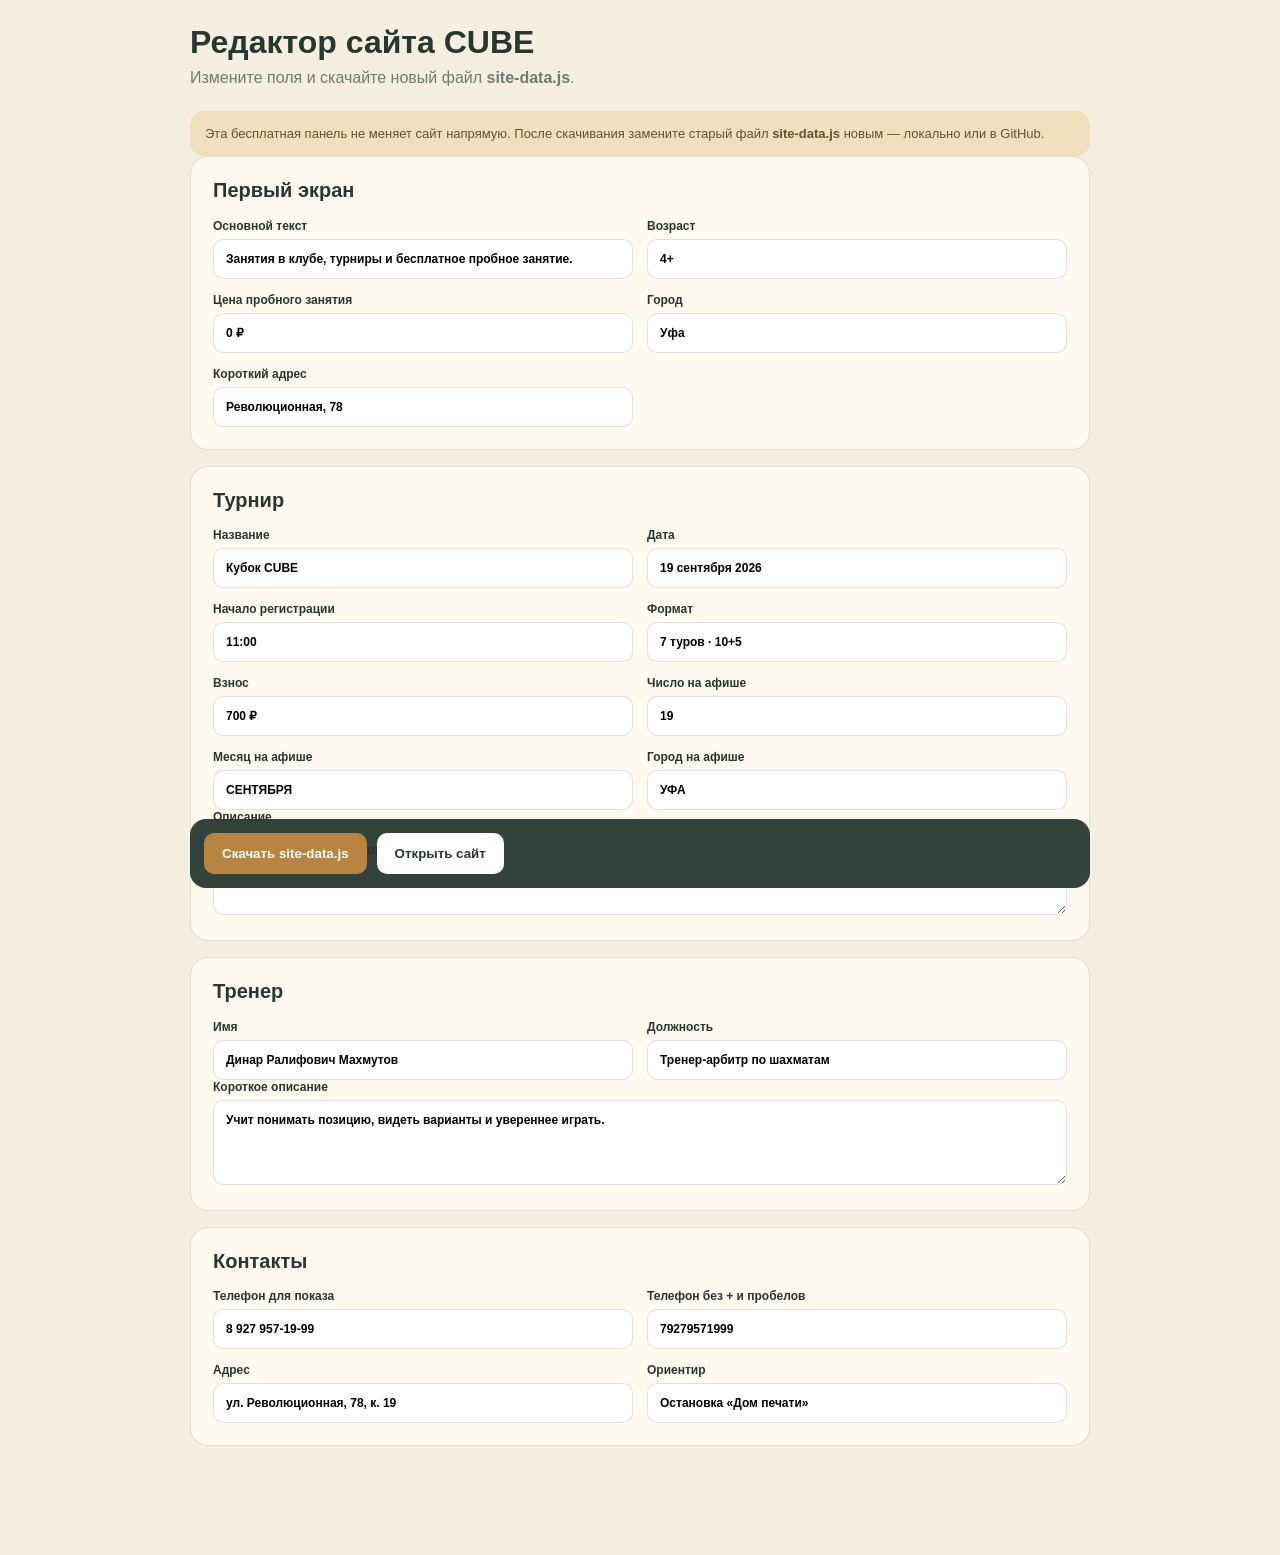
==== admin.html @ 8f657695 "Add files via upload" ====
<!doctype html>
<html lang="ru">
<head>
  <meta charset="utf-8">
  <meta name="viewport" content="width=device-width, initial-scale=1">
  <title>CUBE — редактор данных</title>
  <style>
    :root { --ink:#27372f; --green:#3f574b; --gold:#b78443; --paper:#f4eee3; --card:#fffaf1; --line:rgba(39,55,47,.14); }
    * { box-sizing:border-box; }
    body { margin:0; padding:24px; color:var(--ink); background:var(--paper); font-family:Arial,sans-serif; }
    main { width:min(900px,100%); margin:auto; }
    h1 { margin:0 0 8px; }
    .lead { margin:0 0 24px; color:#6f7b74; }
    section { margin-bottom:16px; padding:22px; border:1px solid var(--line); border-radius:18px; background:var(--card); }
    h2 { margin-top:0; font-size:20px; }
    .grid { display:grid; grid-template-columns:1fr 1fr; gap:14px; }
    label { display:block; font-size:12px; font-weight:bold; }
    input, textarea { width:100%; margin-top:6px; padding:12px; border:1px solid var(--line); border-radius:10px; font:inherit; background:white; }
    textarea { min-height:85px; resize:vertical; }
    .actions { position:sticky; bottom:12px; display:flex; gap:10px; padding:14px; border-radius:16px; background:rgba(39,55,47,.94); }
    button { padding:13px 18px; border:0; border-radius:10px; font-weight:bold; cursor:pointer; }
    .primary { color:white; background:var(--gold); }
    .secondary { color:var(--ink); background:white; }
    .note { padding:15px; border-radius:14px; color:#66522f; background:#f2dfbc; font-size:13px; }
    @media(max-width:650px){ body{padding:12px}.grid{grid-template-columns:1fr}.actions{flex-direction:column}button{width:100%} }
  </style>
</head>
<body>
<main>
  <h1>Редактор сайта CUBE</h1>
  <p class="lead">Измените поля и скачайте новый файл <b>site-data.js</b>.</p>

  <div class="note">
    Эта бесплатная панель не меняет сайт напрямую. После скачивания замените старый
    файл <b>site-data.js</b> новым — локально или в GitHub.
  </div>

  <form id="editor">
    <section>
      <h2>Первый экран</h2>
      <div class="grid">
        <label>Основной текст<input name="heroText"></label>
        <label>Возраст<input name="age"></label>
        <label>Цена пробного занятия<input name="trialPrice"></label>
        <label>Город<input name="city"></label>
        <label>Короткий адрес<input name="shortAddress"></label>
      </div>
    </section>

    <section>
      <h2>Турнир</h2>
      <div class="grid">
        <label>Название<input name="tournamentTitle"></label>
        <label>Дата<input name="tournamentDate"></label>
        <label>Начало регистрации<input name="tournamentTime"></label>
        <label>Формат<input name="tournamentFormat"></label>
        <label>Взнос<input name="tournamentPrice"></label>
        <label>Число на афише<input name="posterDay"></label>
        <label>Месяц на афише<input name="posterMonth"></label>
        <label>Город на афише<input name="posterCity"></label>
      </div>
      <label>Описание<textarea name="tournamentDescription"></textarea></label>
    </section>

    <section>
      <h2>Тренер</h2>
      <div class="grid">
        <label>Имя<input name="coachName"></label>
        <label>Должность<input name="coachRole"></label>
      </div>
      <label>Короткое описание<textarea name="coachDescription"></textarea></label>
    </section>

    <section>
      <h2>Контакты</h2>
      <div class="grid">
        <label>Телефон для показа<input name="phoneDisplay"></label>
        <label>Телефон без + и пробелов<input name="phoneInternational"></label>
        <label>Адрес<input name="address"></label>
        <label>Ориентир<input name="landmark"></label>
      </div>
    </section>

    <div class="actions">
      <button class="primary" type="submit">Скачать site-data.js</button>
      <button class="secondary" type="button" id="preview">Открыть сайт</button>
    </div>
  </form>
</main>

<script src="site-data.js"></script>
<script>
const d = window.CUBE_SITE_DATA;
const f = document.getElementById("editor");

const values = {
  heroText:d.hero.text, age:d.hero.age, trialPrice:d.hero.trialPrice,
  city:d.hero.city, shortAddress:d.hero.shortAddress,
  tournamentTitle:d.tournament.title, tournamentDescription:d.tournament.description,
  tournamentDate:d.tournament.date, tournamentTime:d.tournament.registrationTime,
  tournamentFormat:d.tournament.format, tournamentPrice:d.tournament.price,
  posterDay:d.tournament.posterDay, posterMonth:d.tournament.posterMonth,
  posterCity:d.tournament.posterCity, coachName:d.coach.name,
  coachRole:d.coach.role, coachDescription:d.coach.description,
  phoneDisplay:d.contacts.phoneDisplay,
  phoneInternational:d.contacts.phoneInternational,
  address:d.contacts.address, landmark:d.contacts.landmark
};

Object.entries(values).forEach(([key,value]) => {
  if (f.elements[key]) f.elements[key].value = value;
});

f.addEventListener("submit", e => {
  e.preventDefault();
  const v = Object.fromEntries(new FormData(f).entries());
  const updated = {
    hero:{
      titleBefore:d.hero.titleBefore,
      titleAccent:d.hero.titleAccent,
      text:v.heroText, age:v.age, trialPrice:v.trialPrice,
      city:v.city, shortAddress:v.shortAddress
    },
    tournament:{
      title:v.tournamentTitle, description:v.tournamentDescription,
      date:v.tournamentDate, registrationTime:v.tournamentTime,
      format:v.tournamentFormat, price:v.tournamentPrice,
      posterDay:v.posterDay, posterMonth:v.posterMonth, posterCity:v.posterCity
    },
    coach:{name:v.coachName, role:v.coachRole, description:v.coachDescription},
    contacts:{
      phoneDisplay:v.phoneDisplay,
      phoneInternational:v.phoneInternational.replace(/\D/g,""),
      address:v.address, landmark:v.landmark
    }
  };

  const content = "window.CUBE_SITE_DATA = " + JSON.stringify(updated, null, 2) + ";\n";
  const blob = new Blob([content], {type:"text/javascript;charset=utf-8"});
  const url = URL.createObjectURL(blob);
  const a = document.createElement("a");
  a.href = url;
  a.download = "site-data.js";
  a.click();
  URL.revokeObjectURL(url);
});

document.getElementById("preview").addEventListener("click", () => {
  window.open("index.html", "_blank");
});
</script>
</body>
</html>
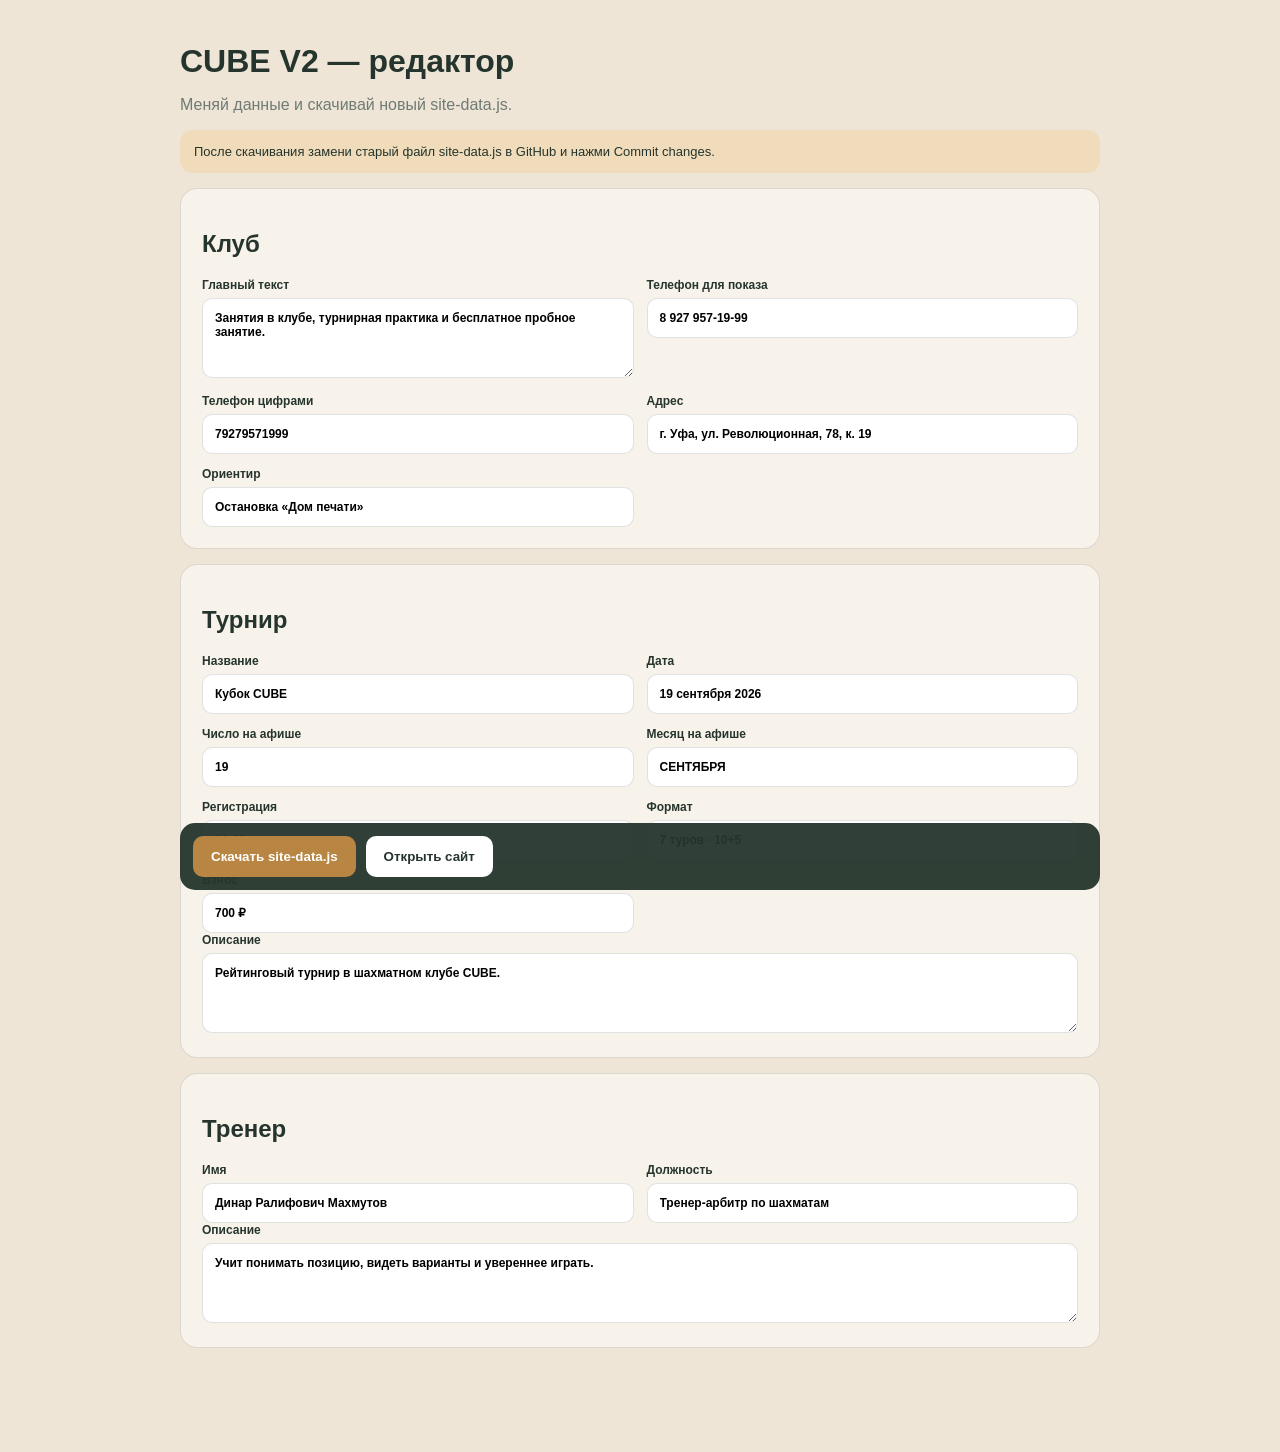
==== commit ab907c63: "Add files via upload" ====
--- a/admin.html
+++ b/admin.html
@@ -1,153 +1,63 @@
 <!doctype html>
 <html lang="ru">
 <head>
-  <meta charset="utf-8">
-  <meta name="viewport" content="width=device-width, initial-scale=1">
-  <title>CUBE — редактор данных</title>
-  <style>
-    :root { --ink:#27372f; --green:#3f574b; --gold:#b78443; --paper:#f4eee3; --card:#fffaf1; --line:rgba(39,55,47,.14); }
-    * { box-sizing:border-box; }
-    body { margin:0; padding:24px; color:var(--ink); background:var(--paper); font-family:Arial,sans-serif; }
-    main { width:min(900px,100%); margin:auto; }
-    h1 { margin:0 0 8px; }
-    .lead { margin:0 0 24px; color:#6f7b74; }
-    section { margin-bottom:16px; padding:22px; border:1px solid var(--line); border-radius:18px; background:var(--card); }
-    h2 { margin-top:0; font-size:20px; }
-    .grid { display:grid; grid-template-columns:1fr 1fr; gap:14px; }
-    label { display:block; font-size:12px; font-weight:bold; }
-    input, textarea { width:100%; margin-top:6px; padding:12px; border:1px solid var(--line); border-radius:10px; font:inherit; background:white; }
-    textarea { min-height:85px; resize:vertical; }
-    .actions { position:sticky; bottom:12px; display:flex; gap:10px; padding:14px; border-radius:16px; background:rgba(39,55,47,.94); }
-    button { padding:13px 18px; border:0; border-radius:10px; font-weight:bold; cursor:pointer; }
-    .primary { color:white; background:var(--gold); }
-    .secondary { color:var(--ink); background:white; }
-    .note { padding:15px; border-radius:14px; color:#66522f; background:#f2dfbc; font-size:13px; }
-    @media(max-width:650px){ body{padding:12px}.grid{grid-template-columns:1fr}.actions{flex-direction:column}button{width:100%} }
-  </style>
+<meta charset="utf-8"><meta name="viewport" content="width=device-width,initial-scale=1">
+<title>CUBE V2 — редактор</title>
+<style>
+:root{--bg:#eee5d7;--card:#f8f3ea;--ink:#25352d;--green:#3f584a;--gold:#b88543;--line:rgba(37,53,45,.14)}
+*{box-sizing:border-box}body{margin:0;padding:22px;background:var(--bg);color:var(--ink);font-family:Arial,sans-serif}
+main{width:min(920px,100%);margin:auto}h1{margin-bottom:6px}.lead{color:#6f7b74}
+section{margin:15px 0;padding:21px;border:1px solid var(--line);border-radius:17px;background:var(--card)}
+.grid{display:grid;grid-template-columns:1fr 1fr;gap:13px}label{display:block;font-size:12px;font-weight:700}
+input,textarea{width:100%;margin-top:6px;padding:12px;border:1px solid var(--line);border-radius:10px;font:inherit;background:white}
+textarea{min-height:80px}.actions{position:sticky;bottom:10px;display:flex;gap:10px;padding:13px;border-radius:15px;background:rgba(37,53,45,.95)}
+button{padding:13px 18px;border:0;border-radius:10px;font-weight:700;cursor:pointer}.primary{background:var(--gold);color:white}.secondary{background:white;color:var(--ink)}
+.note{padding:14px;border-radius:13px;background:#f0dcba;font-size:13px}
+@media(max-width:650px){body{padding:10px}.grid{grid-template-columns:1fr}.actions{flex-direction:column}button{width:100%}}
+</style>
 </head>
 <body>
 <main>
-  <h1>Редактор сайта CUBE</h1>
-  <p class="lead">Измените поля и скачайте новый файл <b>site-data.js</b>.</p>
-
-  <div class="note">
-    Эта бесплатная панель не меняет сайт напрямую. После скачивания замените старый
-    файл <b>site-data.js</b> новым — локально или в GitHub.
-  </div>
-
-  <form id="editor">
-    <section>
-      <h2>Первый экран</h2>
-      <div class="grid">
-        <label>Основной текст<input name="heroText"></label>
-        <label>Возраст<input name="age"></label>
-        <label>Цена пробного занятия<input name="trialPrice"></label>
-        <label>Город<input name="city"></label>
-        <label>Короткий адрес<input name="shortAddress"></label>
-      </div>
-    </section>
-
-    <section>
-      <h2>Турнир</h2>
-      <div class="grid">
-        <label>Название<input name="tournamentTitle"></label>
-        <label>Дата<input name="tournamentDate"></label>
-        <label>Начало регистрации<input name="tournamentTime"></label>
-        <label>Формат<input name="tournamentFormat"></label>
-        <label>Взнос<input name="tournamentPrice"></label>
-        <label>Число на афише<input name="posterDay"></label>
-        <label>Месяц на афише<input name="posterMonth"></label>
-        <label>Город на афише<input name="posterCity"></label>
-      </div>
-      <label>Описание<textarea name="tournamentDescription"></textarea></label>
-    </section>
-
-    <section>
-      <h2>Тренер</h2>
-      <div class="grid">
-        <label>Имя<input name="coachName"></label>
-        <label>Должность<input name="coachRole"></label>
-      </div>
-      <label>Короткое описание<textarea name="coachDescription"></textarea></label>
-    </section>
-
-    <section>
-      <h2>Контакты</h2>
-      <div class="grid">
-        <label>Телефон для показа<input name="phoneDisplay"></label>
-        <label>Телефон без + и пробелов<input name="phoneInternational"></label>
-        <label>Адрес<input name="address"></label>
-        <label>Ориентир<input name="landmark"></label>
-      </div>
-    </section>
-
-    <div class="actions">
-      <button class="primary" type="submit">Скачать site-data.js</button>
-      <button class="secondary" type="button" id="preview">Открыть сайт</button>
-    </div>
-  </form>
+<h1>CUBE V2 — редактор</h1>
+<p class="lead">Меняй данные и скачивай новый site-data.js.</p>
+<div class="note">После скачивания замени старый файл site-data.js в GitHub и нажми Commit changes.</div>
+<form id="editor">
+<section><h2>Клуб</h2><div class="grid">
+<label>Главный текст<textarea name="heroText"></textarea></label>
+<label>Телефон для показа<input name="phoneDisplay"></label>
+<label>Телефон цифрами<input name="phoneRaw"></label>
+<label>Адрес<input name="address"></label>
+<label>Ориентир<input name="landmark"></label>
+</div></section>
+<section><h2>Турнир</h2><div class="grid">
+<label>Название<input name="tTitle"></label>
+<label>Дата<input name="tDate"></label>
+<label>Число на афише<input name="tDay"></label>
+<label>Месяц на афише<input name="tMonth"></label>
+<label>Регистрация<input name="tRegistration"></label>
+<label>Формат<input name="tFormat"></label>
+<label>Взнос<input name="tPrice"></label>
+</div><label>Описание<textarea name="tDescription"></textarea></label></section>
+<section><h2>Тренер</h2><div class="grid">
+<label>Имя<input name="coachName"></label>
+<label>Должность<input name="coachRole"></label>
+</div><label>Описание<textarea name="coachText"></textarea></label></section>
+<div class="actions">
+<button class="primary" type="submit">Скачать site-data.js</button>
+<button class="secondary" type="button" id="site">Открыть сайт</button>
+</div>
+</form>
 </main>
-
 <script src="site-data.js"></script>
 <script>
-const d = window.CUBE_SITE_DATA;
-const f = document.getElementById("editor");
-
-const values = {
-  heroText:d.hero.text, age:d.hero.age, trialPrice:d.hero.trialPrice,
-  city:d.hero.city, shortAddress:d.hero.shortAddress,
-  tournamentTitle:d.tournament.title, tournamentDescription:d.tournament.description,
-  tournamentDate:d.tournament.date, tournamentTime:d.tournament.registrationTime,
-  tournamentFormat:d.tournament.format, tournamentPrice:d.tournament.price,
-  posterDay:d.tournament.posterDay, posterMonth:d.tournament.posterMonth,
-  posterCity:d.tournament.posterCity, coachName:d.coach.name,
-  coachRole:d.coach.role, coachDescription:d.coach.description,
-  phoneDisplay:d.contacts.phoneDisplay,
-  phoneInternational:d.contacts.phoneInternational,
-  address:d.contacts.address, landmark:d.contacts.landmark
-};
-
-Object.entries(values).forEach(([key,value]) => {
-  if (f.elements[key]) f.elements[key].value = value;
-});
-
-f.addEventListener("submit", e => {
-  e.preventDefault();
-  const v = Object.fromEntries(new FormData(f).entries());
-  const updated = {
-    hero:{
-      titleBefore:d.hero.titleBefore,
-      titleAccent:d.hero.titleAccent,
-      text:v.heroText, age:v.age, trialPrice:v.trialPrice,
-      city:v.city, shortAddress:v.shortAddress
-    },
-    tournament:{
-      title:v.tournamentTitle, description:v.tournamentDescription,
-      date:v.tournamentDate, registrationTime:v.tournamentTime,
-      format:v.tournamentFormat, price:v.tournamentPrice,
-      posterDay:v.posterDay, posterMonth:v.posterMonth, posterCity:v.posterCity
-    },
-    coach:{name:v.coachName, role:v.coachRole, description:v.coachDescription},
-    contacts:{
-      phoneDisplay:v.phoneDisplay,
-      phoneInternational:v.phoneInternational.replace(/\D/g,""),
-      address:v.address, landmark:v.landmark
-    }
-  };
-
-  const content = "window.CUBE_SITE_DATA = " + JSON.stringify(updated, null, 2) + ";\n";
-  const blob = new Blob([content], {type:"text/javascript;charset=utf-8"});
-  const url = URL.createObjectURL(blob);
-  const a = document.createElement("a");
-  a.href = url;
-  a.download = "site-data.js";
-  a.click();
-  URL.revokeObjectURL(url);
-});
-
-document.getElementById("preview").addEventListener("click", () => {
-  window.open("index.html", "_blank");
-});
+const d=window.CUBE_DATA,f=document.getElementById("editor"),t=d.tournaments[0];
+const map={heroText:d.club.heroText,phoneDisplay:d.club.phoneDisplay,phoneRaw:d.club.phoneRaw,address:d.club.address,landmark:d.club.landmark,tTitle:t.title,tDate:t.date,tDay:t.day,tMonth:t.month,tRegistration:t.registration,tFormat:t.format,tPrice:t.price,tDescription:t.description,coachName:d.coach.name,coachRole:d.coach.role,coachText:d.coach.text};
+Object.entries(map).forEach(([k,v])=>f.elements[k].value=v);
+f.addEventListener("submit",e=>{e.preventDefault();const v=Object.fromEntries(new FormData(f).entries());const copy=structuredClone(d);
+copy.club.heroText=v.heroText;copy.club.phoneDisplay=v.phoneDisplay;copy.club.phoneRaw=v.phoneRaw.replace(/\D/g,"");copy.club.address=v.address;copy.club.landmark=v.landmark;
+Object.assign(copy.tournaments[0],{title:v.tTitle,date:v.tDate,day:v.tDay,month:v.tMonth,registration:v.tRegistration,format:v.tFormat,price:v.tPrice,description:v.tDescription});
+Object.assign(copy.coach,{name:v.coachName,role:v.coachRole,text:v.coachText});
+const blob=new Blob(["window.CUBE_DATA = "+JSON.stringify(copy,null,2)+";\n"],{type:"text/javascript"});const url=URL.createObjectURL(blob);const a=document.createElement("a");a.href=url;a.download="site-data.js";a.click();URL.revokeObjectURL(url)});
+document.getElementById("site").onclick=()=>window.open("index.html","_blank");
 </script>
-</body>
-</html>
+</body></html>
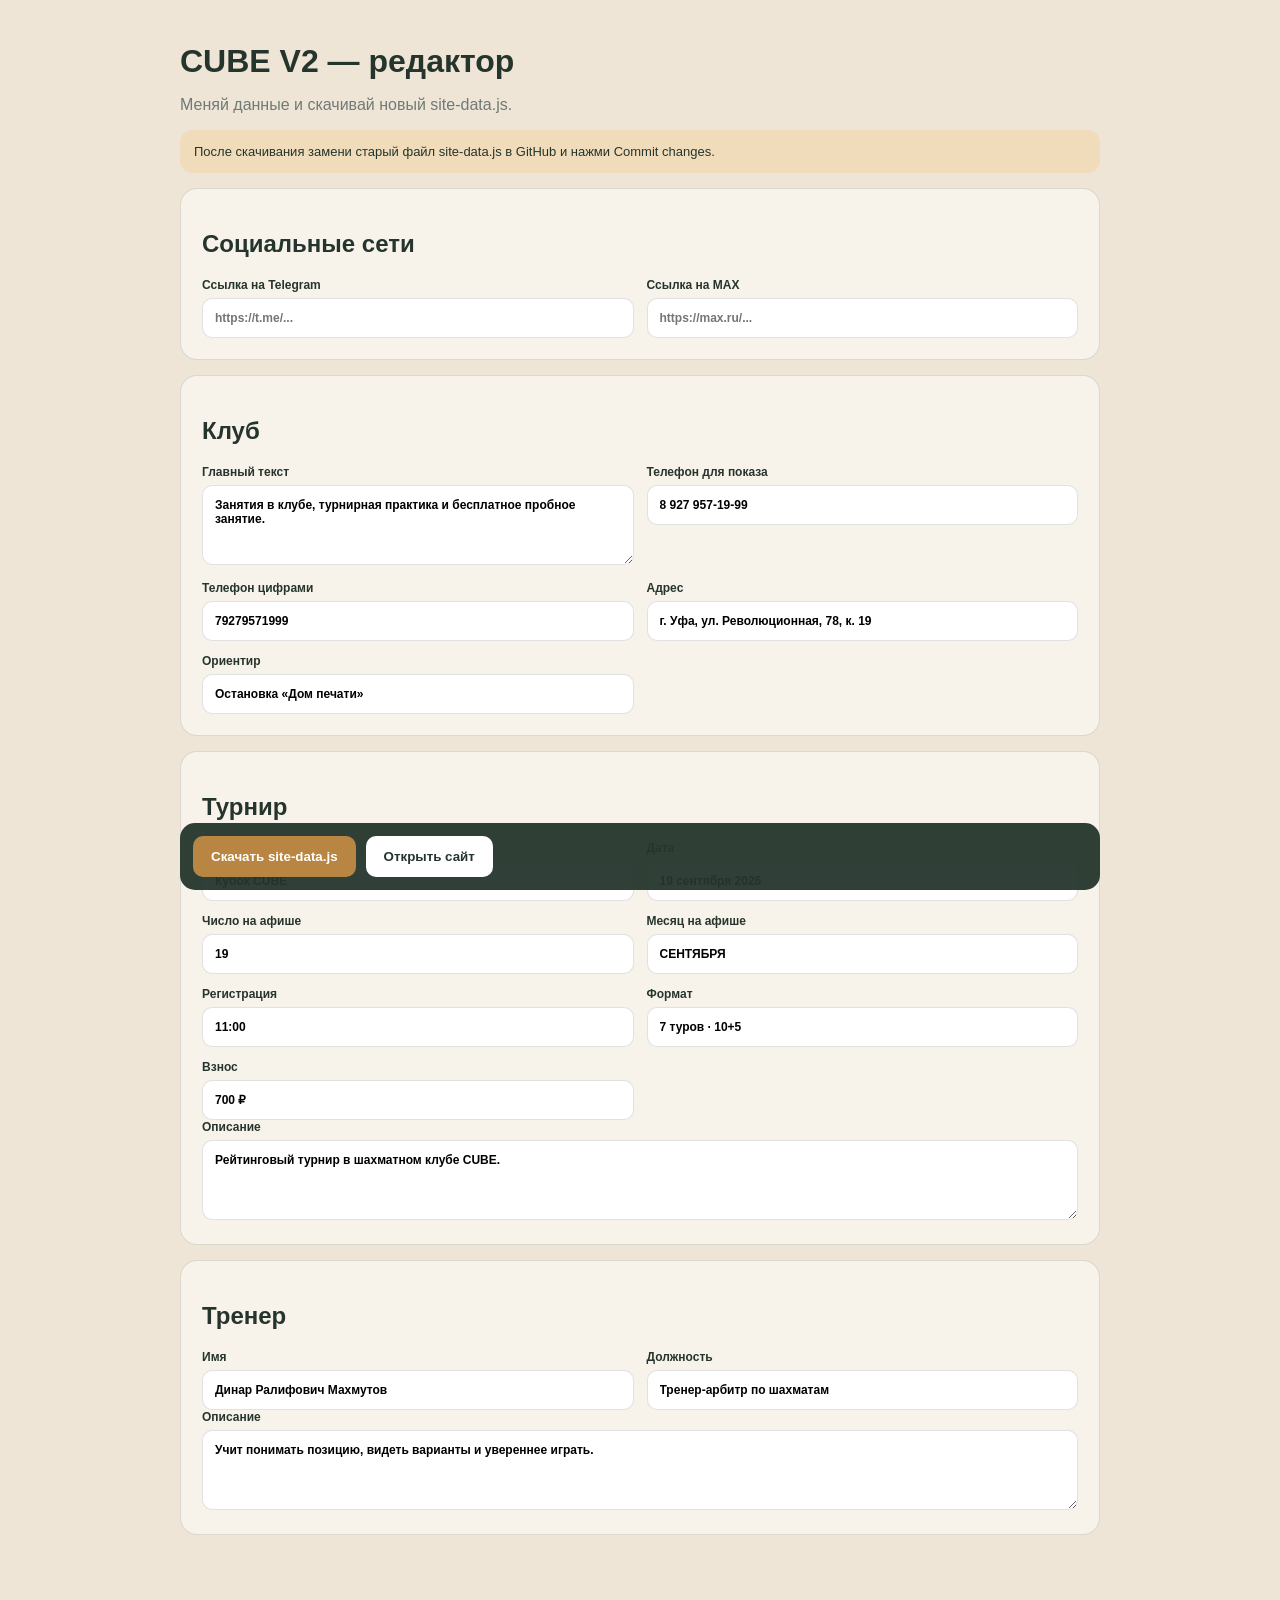
==== commit f21aa046: "Add files via upload" ====
--- a/admin.html
+++ b/admin.html
@@ -22,6 +22,10 @@
 <p class="lead">Меняй данные и скачивай новый site-data.js.</p>
 <div class="note">После скачивания замени старый файл site-data.js в GitHub и нажми Commit changes.</div>
 <form id="editor">
+<section><h2>Социальные сети</h2><div class="grid">
+<label>Ссылка на Telegram<input name="telegram" placeholder="https://t.me/..."></label>
+<label>Ссылка на MAX<input name="max" placeholder="https://max.ru/..."></label>
+</div></section>
 <section><h2>Клуб</h2><div class="grid">
 <label>Главный текст<textarea name="heroText"></textarea></label>
 <label>Телефон для показа<input name="phoneDisplay"></label>
@@ -51,10 +55,10 @@
 <script src="site-data.js"></script>
 <script>
 const d=window.CUBE_DATA,f=document.getElementById("editor"),t=d.tournaments[0];
-const map={heroText:d.club.heroText,phoneDisplay:d.club.phoneDisplay,phoneRaw:d.club.phoneRaw,address:d.club.address,landmark:d.club.landmark,tTitle:t.title,tDate:t.date,tDay:t.day,tMonth:t.month,tRegistration:t.registration,tFormat:t.format,tPrice:t.price,tDescription:t.description,coachName:d.coach.name,coachRole:d.coach.role,coachText:d.coach.text};
+const map={telegram:d.socials?.telegram||"",max:d.socials?.max||"",heroText:d.club.heroText,phoneDisplay:d.club.phoneDisplay,phoneRaw:d.club.phoneRaw,address:d.club.address,landmark:d.club.landmark,tTitle:t.title,tDate:t.date,tDay:t.day,tMonth:t.month,tRegistration:t.registration,tFormat:t.format,tPrice:t.price,tDescription:t.description,coachName:d.coach.name,coachRole:d.coach.role,coachText:d.coach.text};
 Object.entries(map).forEach(([k,v])=>f.elements[k].value=v);
 f.addEventListener("submit",e=>{e.preventDefault();const v=Object.fromEntries(new FormData(f).entries());const copy=structuredClone(d);
-copy.club.heroText=v.heroText;copy.club.phoneDisplay=v.phoneDisplay;copy.club.phoneRaw=v.phoneRaw.replace(/\D/g,"");copy.club.address=v.address;copy.club.landmark=v.landmark;
+copy.socials={telegram:v.telegram,max:v.max};copy.club.heroText=v.heroText;copy.club.phoneDisplay=v.phoneDisplay;copy.club.phoneRaw=v.phoneRaw.replace(/\D/g,"");copy.club.address=v.address;copy.club.landmark=v.landmark;
 Object.assign(copy.tournaments[0],{title:v.tTitle,date:v.tDate,day:v.tDay,month:v.tMonth,registration:v.tRegistration,format:v.tFormat,price:v.tPrice,description:v.tDescription});
 Object.assign(copy.coach,{name:v.coachName,role:v.coachRole,text:v.coachText});
 const blob=new Blob(["window.CUBE_DATA = "+JSON.stringify(copy,null,2)+";\n"],{type:"text/javascript"});const url=URL.createObjectURL(blob);const a=document.createElement("a");a.href=url;a.download="site-data.js";a.click();URL.revokeObjectURL(url)});
